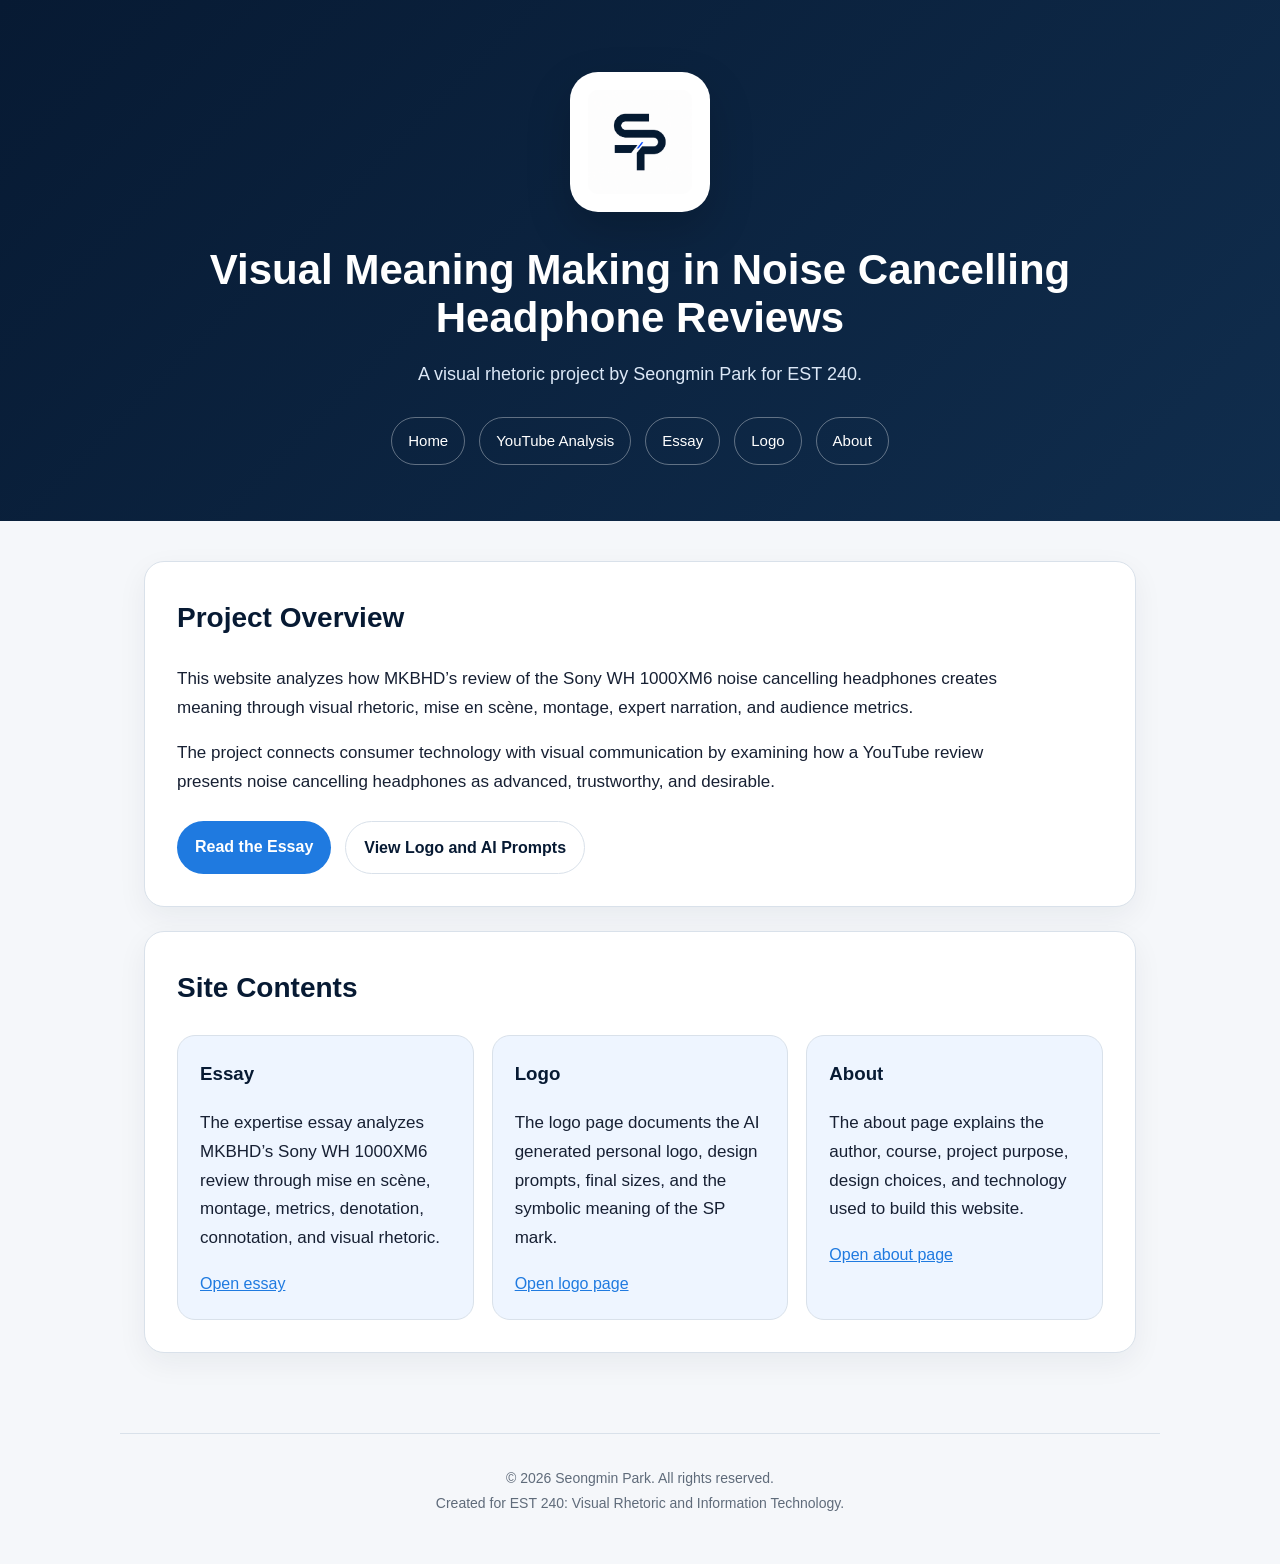
==== index.html @ 65718237 "Update index.html" ====
<!DOCTYPE html>
<html lang="en">
<head>
  <meta charset="UTF-8">
  <meta name="viewport" content="width=device-width, initial-scale=1.0">
  <title>Seongmin Park | EST 240</title>
  <link rel="stylesheet" href="style.css">
</head>
<body>
  <header class="home-hero">
    <div class="hero-content">
      <img src="logo-final.png" alt="Seongmin Park SP logo" class="hero-logo">

      <h1>Visual Meaning Making in Noise Cancelling Headphone Reviews</h1>
      <p>
        A visual rhetoric project by Seongmin Park for EST 240.
      </p>

          <nav>
      <a href="index.html">Home</a>
      <a href="youtube-analysis.html">YouTube Analysis</a>
      <a href="essay.html">Essay</a>
      <a href="logo.html">Logo</a>
      <a href="about.html">About</a>
    </nav>
    </div>
  </header>

  <main>
    <section>
      <h2>Project Overview</h2>
      <p>
        This website analyzes how MKBHD’s review of the Sony WH 1000XM6 noise cancelling headphones
        creates meaning through visual rhetoric, mise en scène, montage, expert narration, and audience metrics.
      </p>
      <p>
        The project connects consumer technology with visual communication by examining how a YouTube review
        presents noise cancelling headphones as advanced, trustworthy, and desirable.
      </p>

      <div class="button-row">
        <a class="button" href="essay.html">Read the Essay</a>
        <a class="button secondary" href="logo.html">View Logo and AI Prompts</a>
      </div>
    </section>

    <section>
      <h2>Site Contents</h2>

      <div class="card-grid">
        <div class="card">
          <h3>Essay</h3>
          <p>
            The expertise essay analyzes MKBHD’s Sony WH 1000XM6 review through mise en scène,
            montage, metrics, denotation, connotation, and visual rhetoric.
          </p>
          <a href="essay.html">Open essay</a>
        </div>

        <div class="card">
          <h3>Logo</h3>
          <p>
            The logo page documents the AI generated personal logo, design prompts, final sizes,
            and the symbolic meaning of the SP mark.
          </p>
          <a href="logo.html">Open logo page</a>
        </div>

        <div class="card">
          <h3>About</h3>
          <p>
            The about page explains the author, course, project purpose, design choices, and technology used
            to build this website.
          </p>
          <a href="about.html">Open about page</a>
        </div>
      </div>
    </section>
  </main>

 <footer>
  <p>&copy; 2026 Seongmin Park. All rights reserved.</p>
  <p>Created for EST 240: Visual Rhetoric and Information Technology.</p>
</footer>
</body>
</html>
---- style.css ----
:root {
  --navy: #071a33;
  --blue: #1f7ae0;
  --light-blue: #eef5ff;
  --light-gray: #f5f7fa;
  --text: #172033;
  --muted: #5f6b7a;
  --white: #ffffff;
  --border: #d9e1ea;
}

* {
  box-sizing: border-box;
}

body {
  margin: 0;
  font-family: Arial, Helvetica, sans-serif;
  color: var(--text);
  background: var(--light-gray);
  line-height: 1.7;
}

header {
  background: linear-gradient(135deg, var(--navy), #102d4d);
  color: var(--white);
  padding: 64px 24px 48px;
  text-align: center;
}

header h1 {
  max-width: 900px;
  margin: 0 auto 16px;
  font-size: 42px;
  line-height: 1.15;
}

header p {
  max-width: 720px;
  margin: 0 auto 28px;
  color: #dce8f7;
  font-size: 18px;
}

nav {
  display: flex;
  justify-content: center;
  gap: 14px;
  flex-wrap: wrap;
}

nav a {
  color: var(--white);
  text-decoration: none;
  border: 1px solid rgba(255, 255, 255, 0.35);
  padding: 10px 16px;
  border-radius: 999px;
  font-size: 15px;
}

nav a:hover {
  background: rgba(255, 255, 255, 0.14);
}

main {
  max-width: 1040px;
  margin: 0 auto;
  padding: 40px 24px;
}

section {
  background: var(--white);
  border: 1px solid var(--border);
  border-radius: 20px;
  padding: 32px;
  margin-bottom: 24px;
  box-shadow: 0 10px 30px rgba(7, 26, 51, 0.06);
}

h2 {
  color: var(--navy);
  margin-top: 0;
  font-size: 28px;
}

p {
  font-size: 17px;
}

a {
  color: var(--blue);
}

.button-row {
  display: flex;
  gap: 14px;
  flex-wrap: wrap;
  margin-top: 24px;
}

.button {
  display: inline-block;
  background: var(--blue);
  color: var(--white);
  text-decoration: none;
  padding: 12px 18px;
  border-radius: 999px;
  font-weight: 700;
}

.button.secondary {
  background: var(--white);
  color: var(--navy);
  border: 1px solid var(--border);
}

.card-grid {
  display: grid;
  grid-template-columns: repeat(3, 1fr);
  gap: 18px;
}

.card {
  background: var(--light-blue);
  border: 1px solid var(--border);
  border-radius: 18px;
  padding: 22px;
}

.card h3 {
  margin-top: 0;
  color: var(--navy);
}

footer {
  max-width: 1040px;
  margin: 16px auto 0;
  padding: 30px 24px 46px;
  text-align: center;
  color: var(--muted);
  border-top: 1px solid var(--border);
}

footer p {
  margin: 4px 0;
  font-size: 14px;
  line-height: 1.5;
}
}

@media (max-width: 760px) {
  header h1 {
    font-size: 32px;
  }

  .card-grid {
    grid-template-columns: 1fr;
  }

  section {
    padding: 24px;
  }
}
ol {
  margin: 0;
  padding-left: 22px;
}

li {
  margin-bottom: 6px;
}

section > h3 {
  margin-top: 28px;
  color: var(--navy);
}

section p,
section ol {
  max-width: 820px;
}
.metrics-card {
  width: calc(100% + 29px);
  max-width: calc(820px + 29px);
  background: var(--light-blue);
  margin: 22px 0 22px -29px;
  padding: 22px 24px;
  border-left: 5px solid var(--blue);
}

.metrics-card p {
  margin: 8px 0;
}

.metrics-card h3 {
  margin: 0 0 14px 0;
}
.home-hero {
  padding: 72px 24px 56px;
}

.hero-content {
  max-width: 960px;
  margin: 0 auto;
}

.hero-logo {
  width: 140px;
  height: 140px;
  object-fit: contain;
  background: var(--white);
  border-radius: 28px;
  padding: 18px;
  margin-bottom: 26px;
  box-shadow: 0 18px 45px rgba(0, 0, 0, 0.18);
}
sup {
  font-size: 0.75em;
  vertical-align: super;
  line-height: 0;
}

sup a {
  text-decoration: none;
  color: var(--blue);
  font-weight: 700;
}

sup a:hover {
  text-decoration: underline;
}
sup {
  font-size: 0.75em;
  vertical-align: super;
  line-height: 0;
}

sup a {
  text-decoration: none;
  color: var(--blue);
  font-weight: 700;
}

sup a:hover {
  text-decoration: underline;
}

.notes-list {
  max-width: 820px;
}

.notes-list li {
  margin-bottom: 14px;
}

.notes-list a {
  margin-left: 6px;
}

html {
  scroll-behavior: smooth;
}
.page-navigation {
  background: transparent;
  border: none;
  box-shadow: none;
  text-align: center;
  padding-top: 12px;
  padding-bottom: 18px;
}

.page-navigation h2 {
  margin-bottom: 8px;
}

.page-navigation p {
  margin: 0 auto 18px;
  color: var(--muted);
}

.page-navigation .button-row {
  justify-content: center;
}
sup {
  font-size: 0.75em;
  vertical-align: super;
  line-height: 0;
}

sup a {
  text-decoration: none;
  color: var(--blue);
  font-weight: 700;
}

sup a:hover {
  text-decoration: underline;
}

.notes-list {
  max-width: 820px;
}

.notes-list li {
  margin-bottom: 14px;
}

.notes-list a {
  margin-left: 6px;
}

html {
  scroll-behavior: smooth;
}
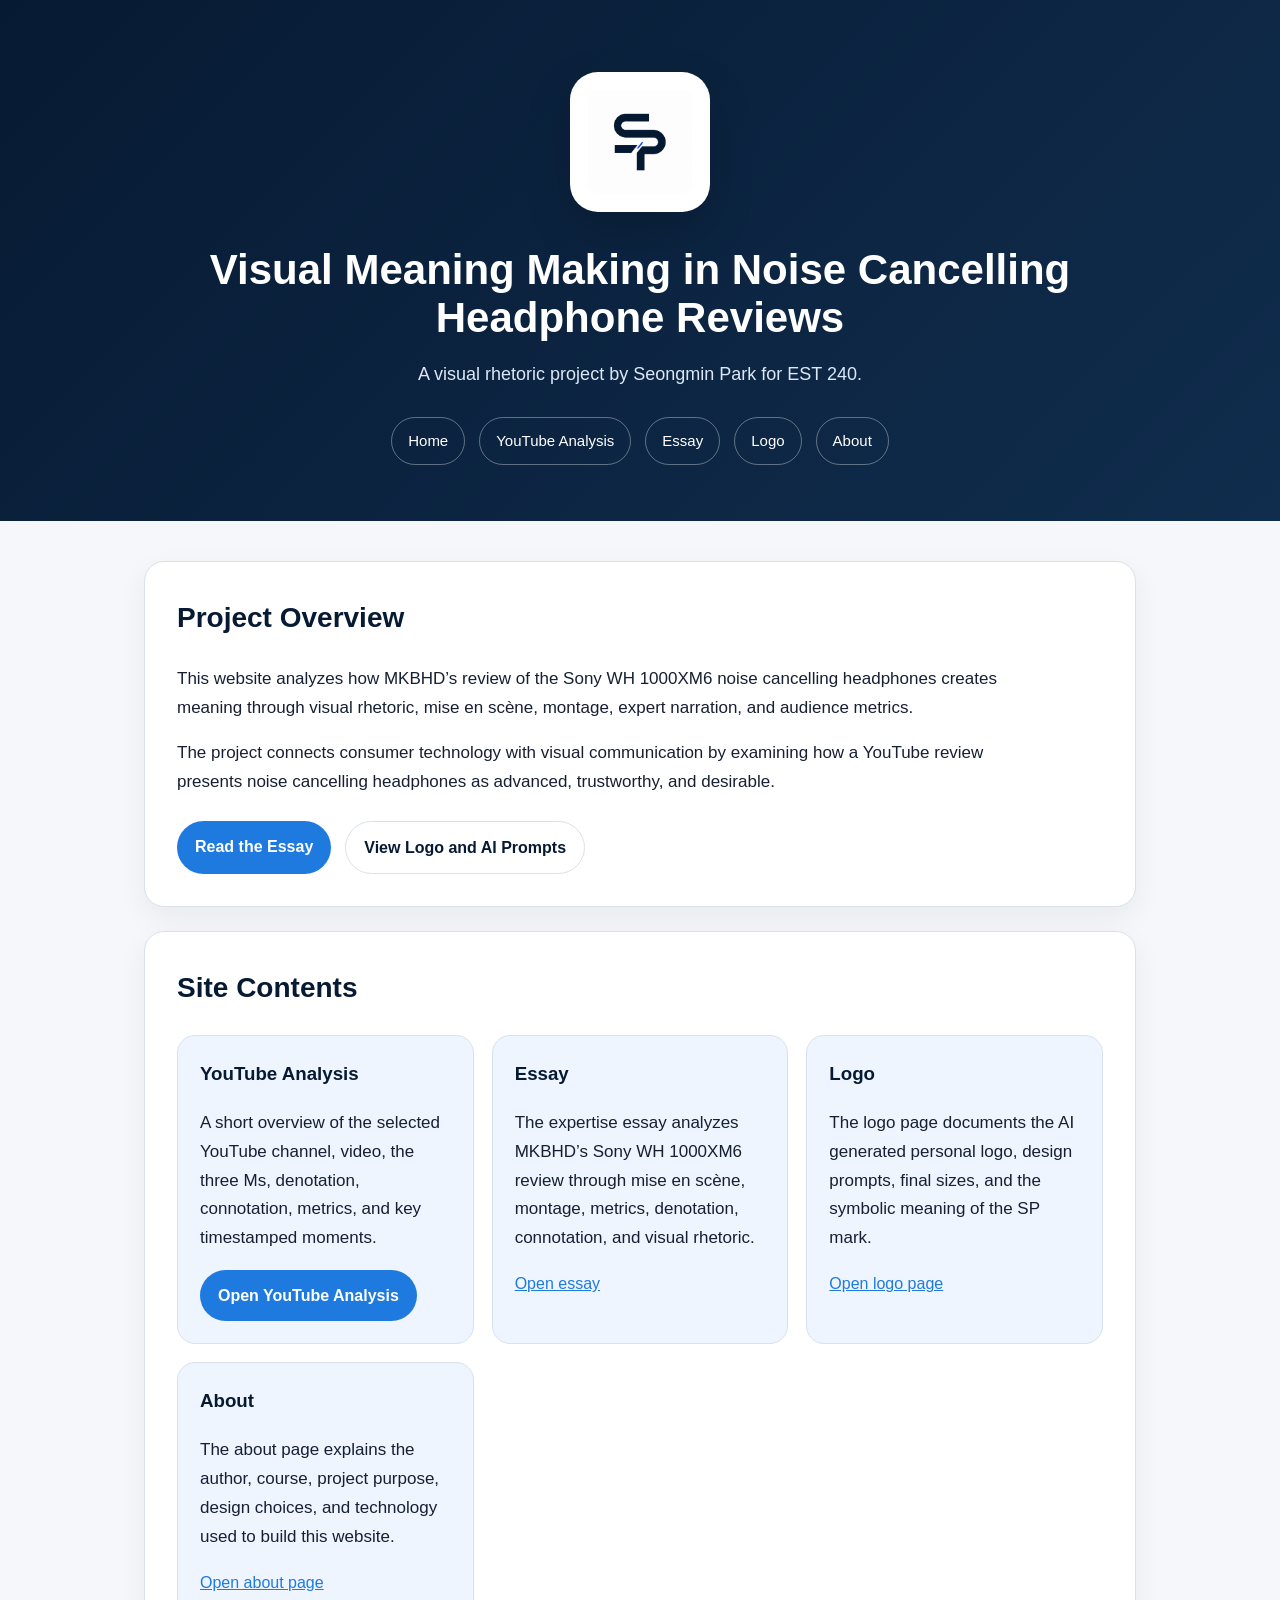
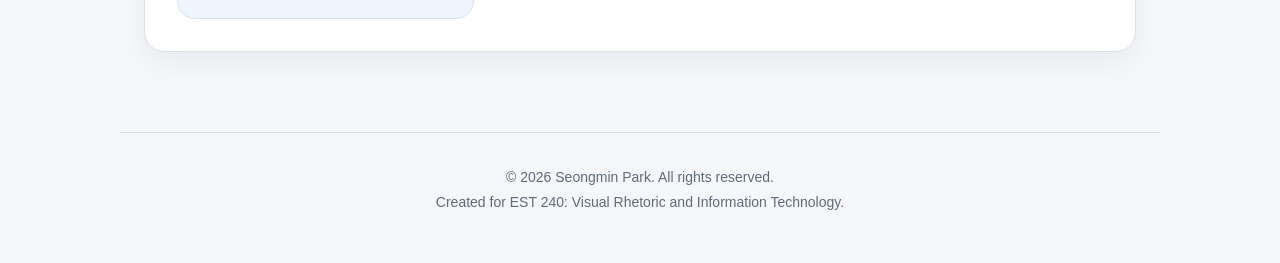
==== commit 84ac0c45: "Update index.html" ====
--- a/index.html
+++ b/index.html
@@ -48,6 +48,14 @@
       <h2>Site Contents</h2>
 
       <div class="card-grid">
+                <div class="card">
+          <h3>YouTube Analysis</h3>
+          <p>
+            A short overview of the selected YouTube channel, video, the three Ms, denotation, connotation,
+            metrics, and key timestamped moments.
+          </p>
+          <a class="button" href="youtube-analysis.html">Open YouTube Analysis</a>
+        </div>
         <div class="card">
           <h3>Essay</h3>
           <p>
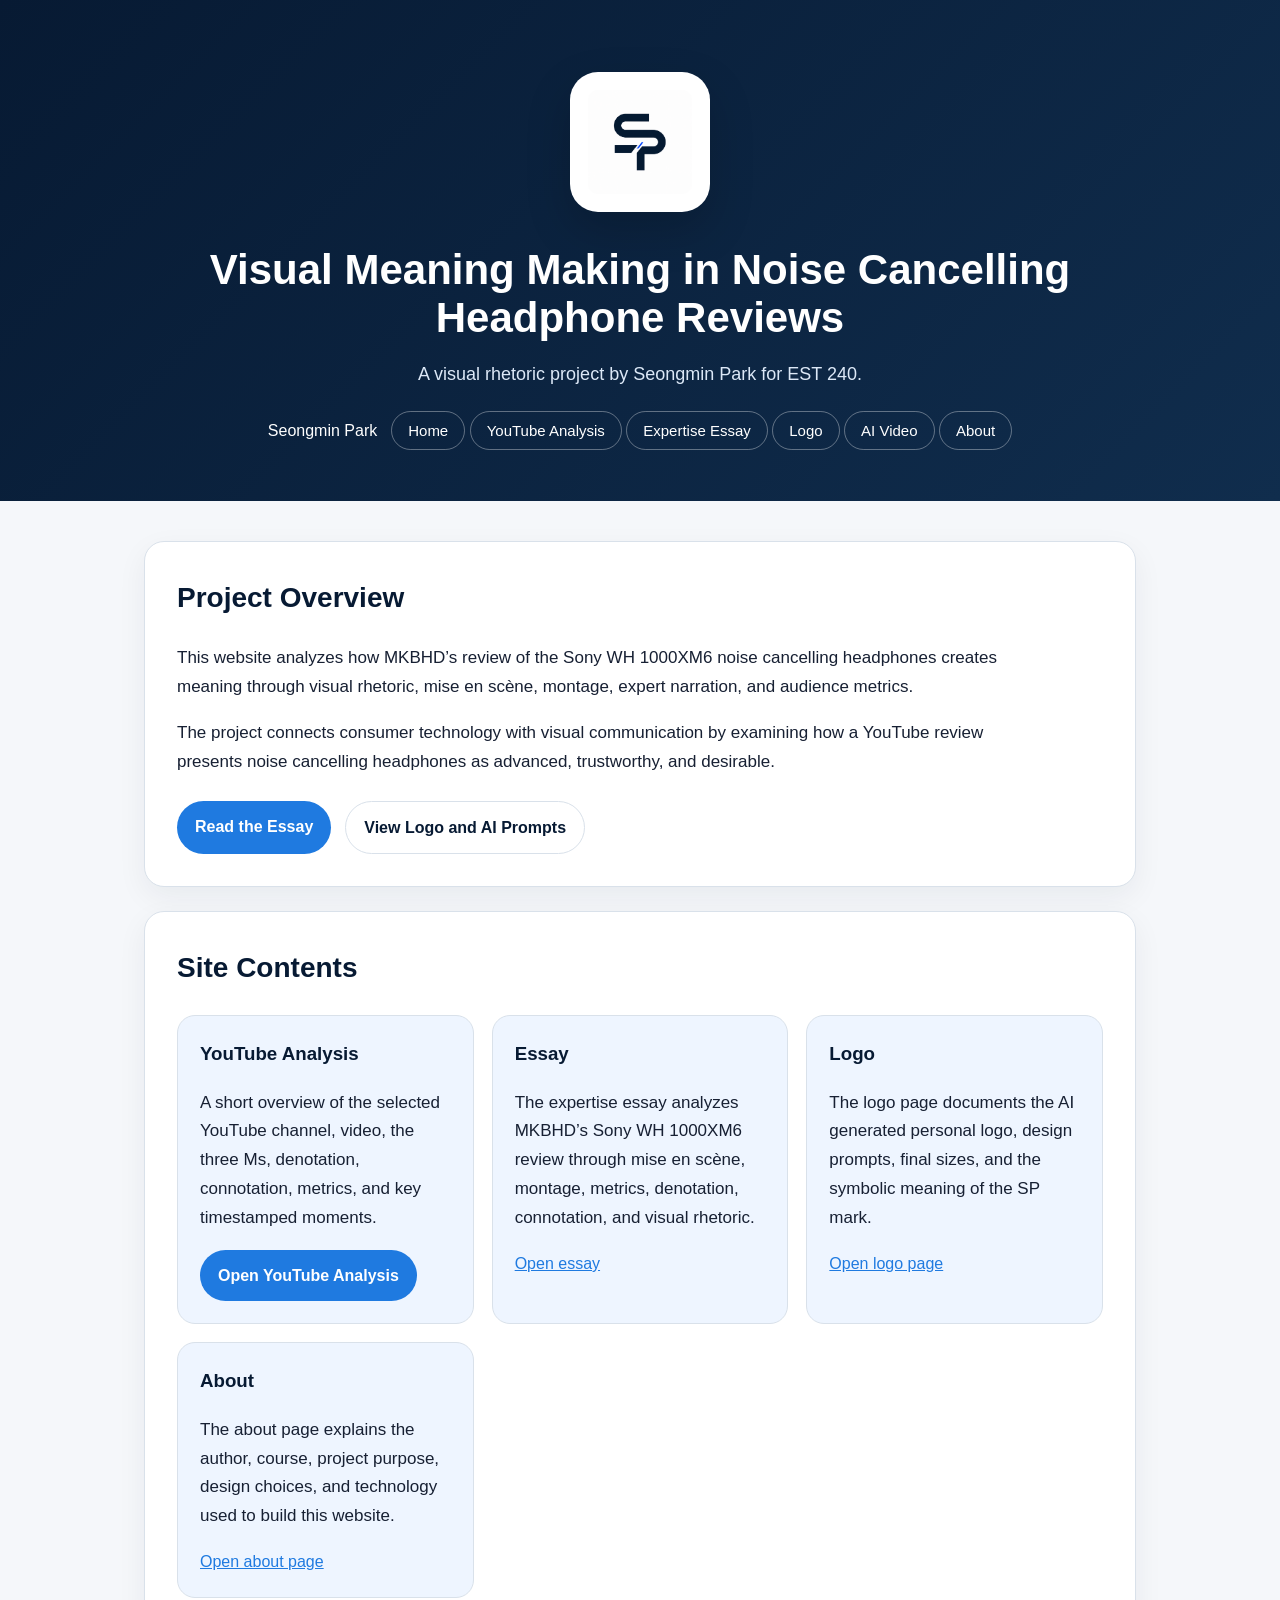
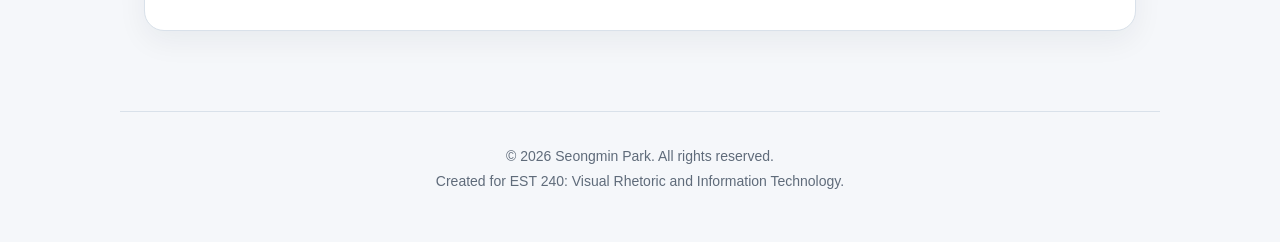
==== commit 1e60e9fd: "Update index.html" ====
--- a/index.html
+++ b/index.html
@@ -16,13 +16,18 @@
         A visual rhetoric project by Seongmin Park for EST 240.
       </p>
 
-          <nav>
-      <a href="index.html">Home</a>
-      <a href="youtube-analysis.html">YouTube Analysis</a>
-      <a href="essay.html">Essay</a>
-      <a href="logo.html">Logo</a>
-      <a href="about.html">About</a>
-    </nav>
+         <nav>
+  <div class="site-name">Seongmin Park</div>
+
+  <div class="nav-links">
+    <a href="index.html">Home</a>
+    <a href="youtube-analysis.html">YouTube Analysis</a>
+    <a href="essay.html">Expertise Essay</a>
+    <a href="logo.html">Logo</a>
+    <a href="ai-video.html">AI Video</a>
+    <a href="about.html">About</a>
+  </div>
+</nav>
     </div>
   </header>
 
@@ -86,9 +91,12 @@
     </section>
   </main>
 
- <footer>
-  <p>&copy; 2026 Seongmin Park. All rights reserved.</p>
-  <p>Created for EST 240: Visual Rhetoric and Information Technology.</p>
-</footer>
+   <footer>
+    <p>&copy; 2026 Seongmin Park. All rights reserved.</p>
+    <p>Created for EST 240: Visual Rhetoric and Information Technology.</p>
+  </footer>
+
+  <script data-goatcounter="https://seongminpark.goatcounter.com/count"
+          async src="https://gc.zgo.at/count.js"></script>
 </body>
 </html>
--- a/style.css
+++ b/style.css
@@ -312,3 +312,101 @@
 html {
   scroll-behavior: smooth;
 }
+.analysis-hero {
+  display: grid;
+  grid-template-columns: 1.7fr 0.8fr;
+  gap: 24px;
+  align-items: center;
+}
+
+.analysis-hero-text p {
+  max-width: 850px;
+}
+
+.analysis-profile {
+  background: #ffffff;
+  border: 1px solid #d9e1ea;
+  border-radius: 22px;
+  padding: 24px;
+  text-align: center;
+  box-shadow: 0 12px 28px rgba(15, 23, 42, 0.08);
+}
+
+.analysis-portrait {
+  width: 160px;
+  height: 160px;
+  object-fit: cover;
+  border-radius: 50%;
+  border: 4px solid #e8eef5;
+  margin-bottom: 14px;
+}
+
+.analysis-profile h3 {
+  margin-bottom: 8px;
+}
+
+.analysis-profile p {
+  margin: 0;
+  color: var(--muted);
+}
+
+.analysis-points {
+  display: grid;
+  grid-template-columns: 1fr 1fr;
+  gap: 18px;
+}
+
+.timestamp-grid {
+  display: grid;
+  grid-template-columns: repeat(2, minmax(0, 1fr));
+  gap: 18px;
+  margin-top: 18px;
+}
+
+.timestamp-card {
+  display: flex;
+  flex-direction: column;
+  gap: 8px;
+  background: #ffffff;
+  border: 1px solid #d9e1ea;
+  border-radius: 18px;
+  padding: 18px;
+  text-decoration: none;
+  color: var(--text);
+  box-shadow: 0 10px 24px rgba(15, 23, 42, 0.07);
+  transition: transform 0.18s ease, box-shadow 0.18s ease;
+}
+
+.timestamp-card:hover {
+  transform: translateY(-3px);
+  box-shadow: 0 16px 32px rgba(15, 23, 42, 0.12);
+}
+
+.timestamp-label {
+  display: inline-block;
+  width: fit-content;
+  background: var(--blue);
+  color: #ffffff;
+  border-radius: 999px;
+  padding: 4px 10px;
+  font-size: 0.85rem;
+  font-weight: 700;
+}
+
+.timestamp-card span:last-child {
+  color: var(--muted);
+}
+
+@media (max-width: 760px) {
+  .analysis-hero {
+    grid-template-columns: 1fr;
+  }
+
+  .analysis-points {
+    grid-template-columns: 1fr;
+  }
+
+  .timestamp-grid {
+    grid-template-columns: 1fr;
+  }
+}
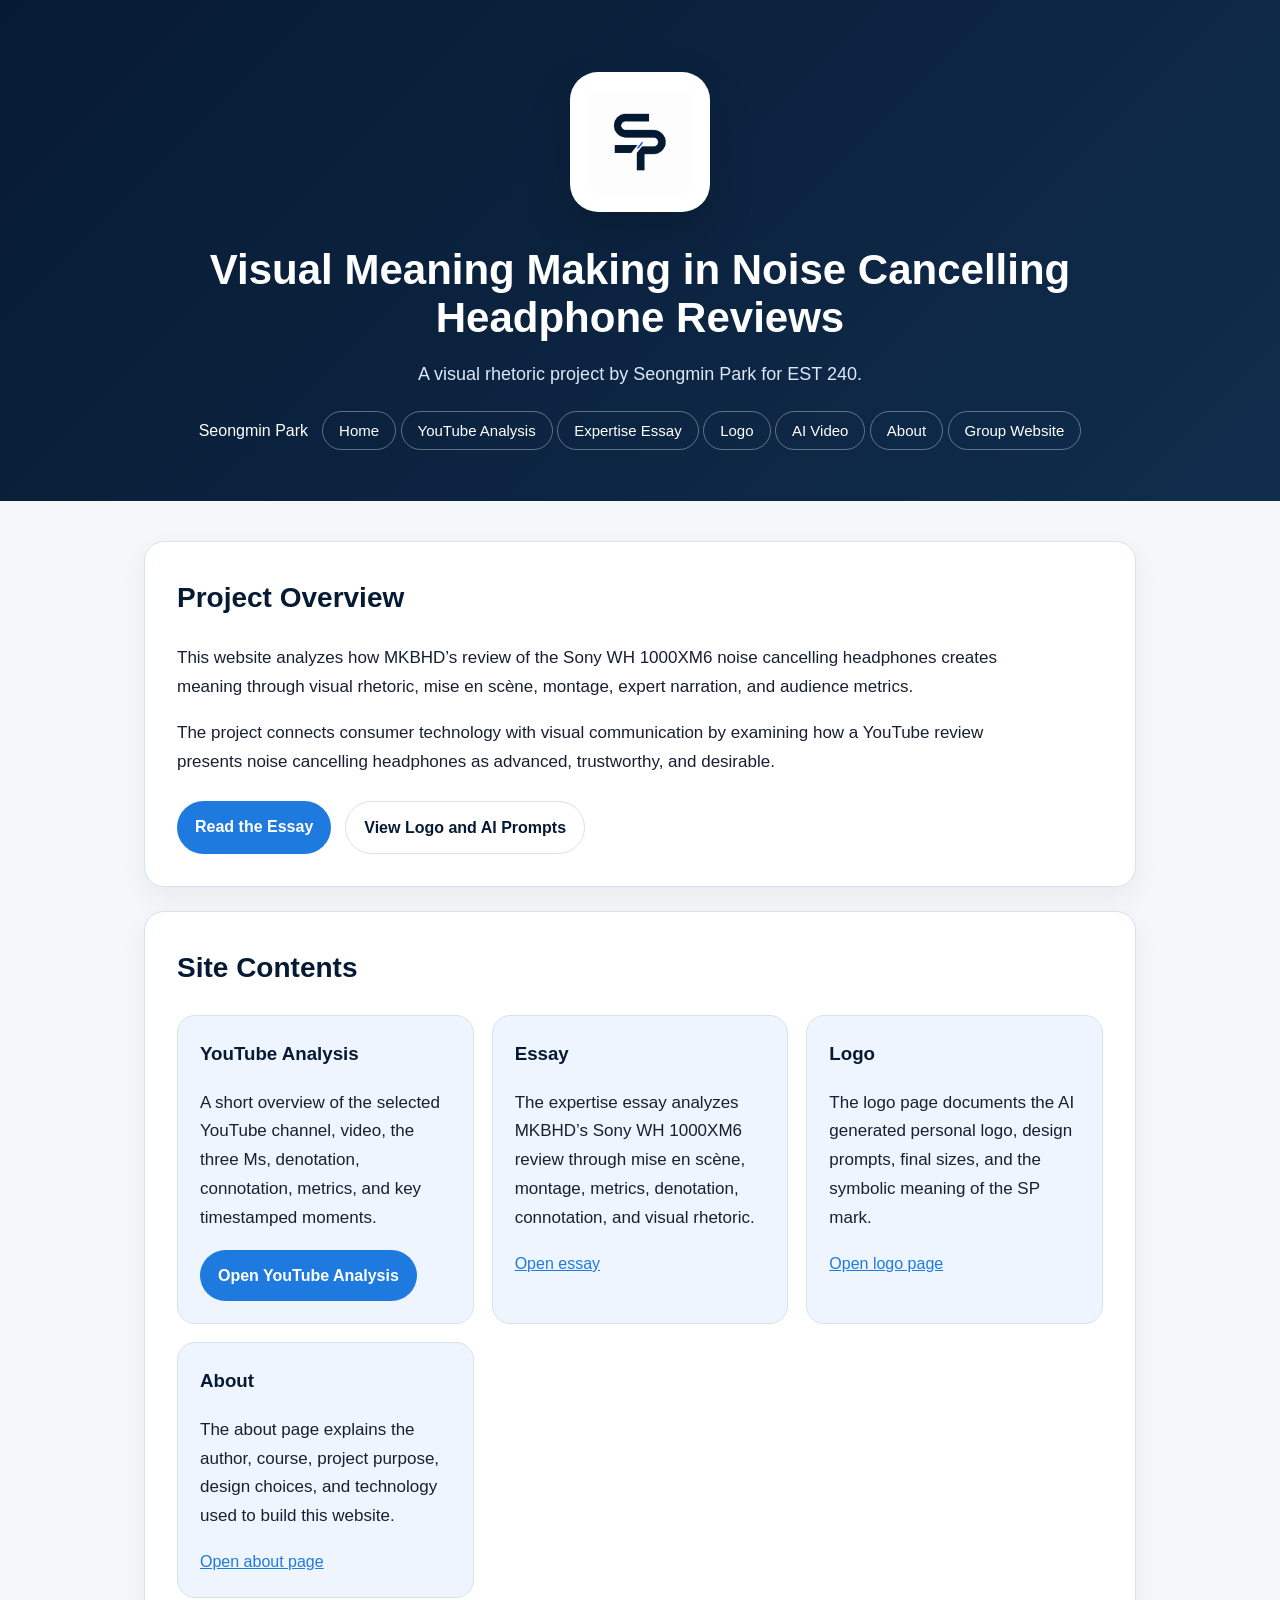
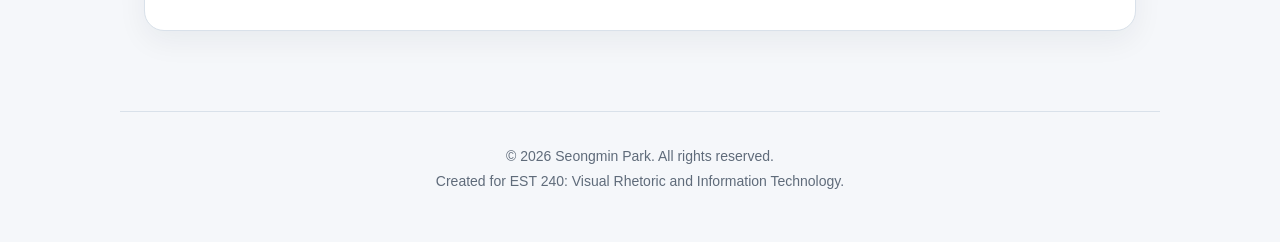
==== commit 6c91871e: "Update index.html" ====
--- a/index.html
+++ b/index.html
@@ -24,8 +24,9 @@
     <a href="youtube-analysis.html">YouTube Analysis</a>
     <a href="essay.html">Expertise Essay</a>
     <a href="logo.html">Logo</a>
-    <a href="ai-video.html">AI Video</a>
-    <a href="about.html">About</a>
+<a href="ai-video.html">AI Video</a>
+<a href="about.html">About</a>
+<a href="https://ericshpark.github.io/index.html" target="_blank" rel="noopener">Group Website</a>
   </div>
 </nav>
     </div>
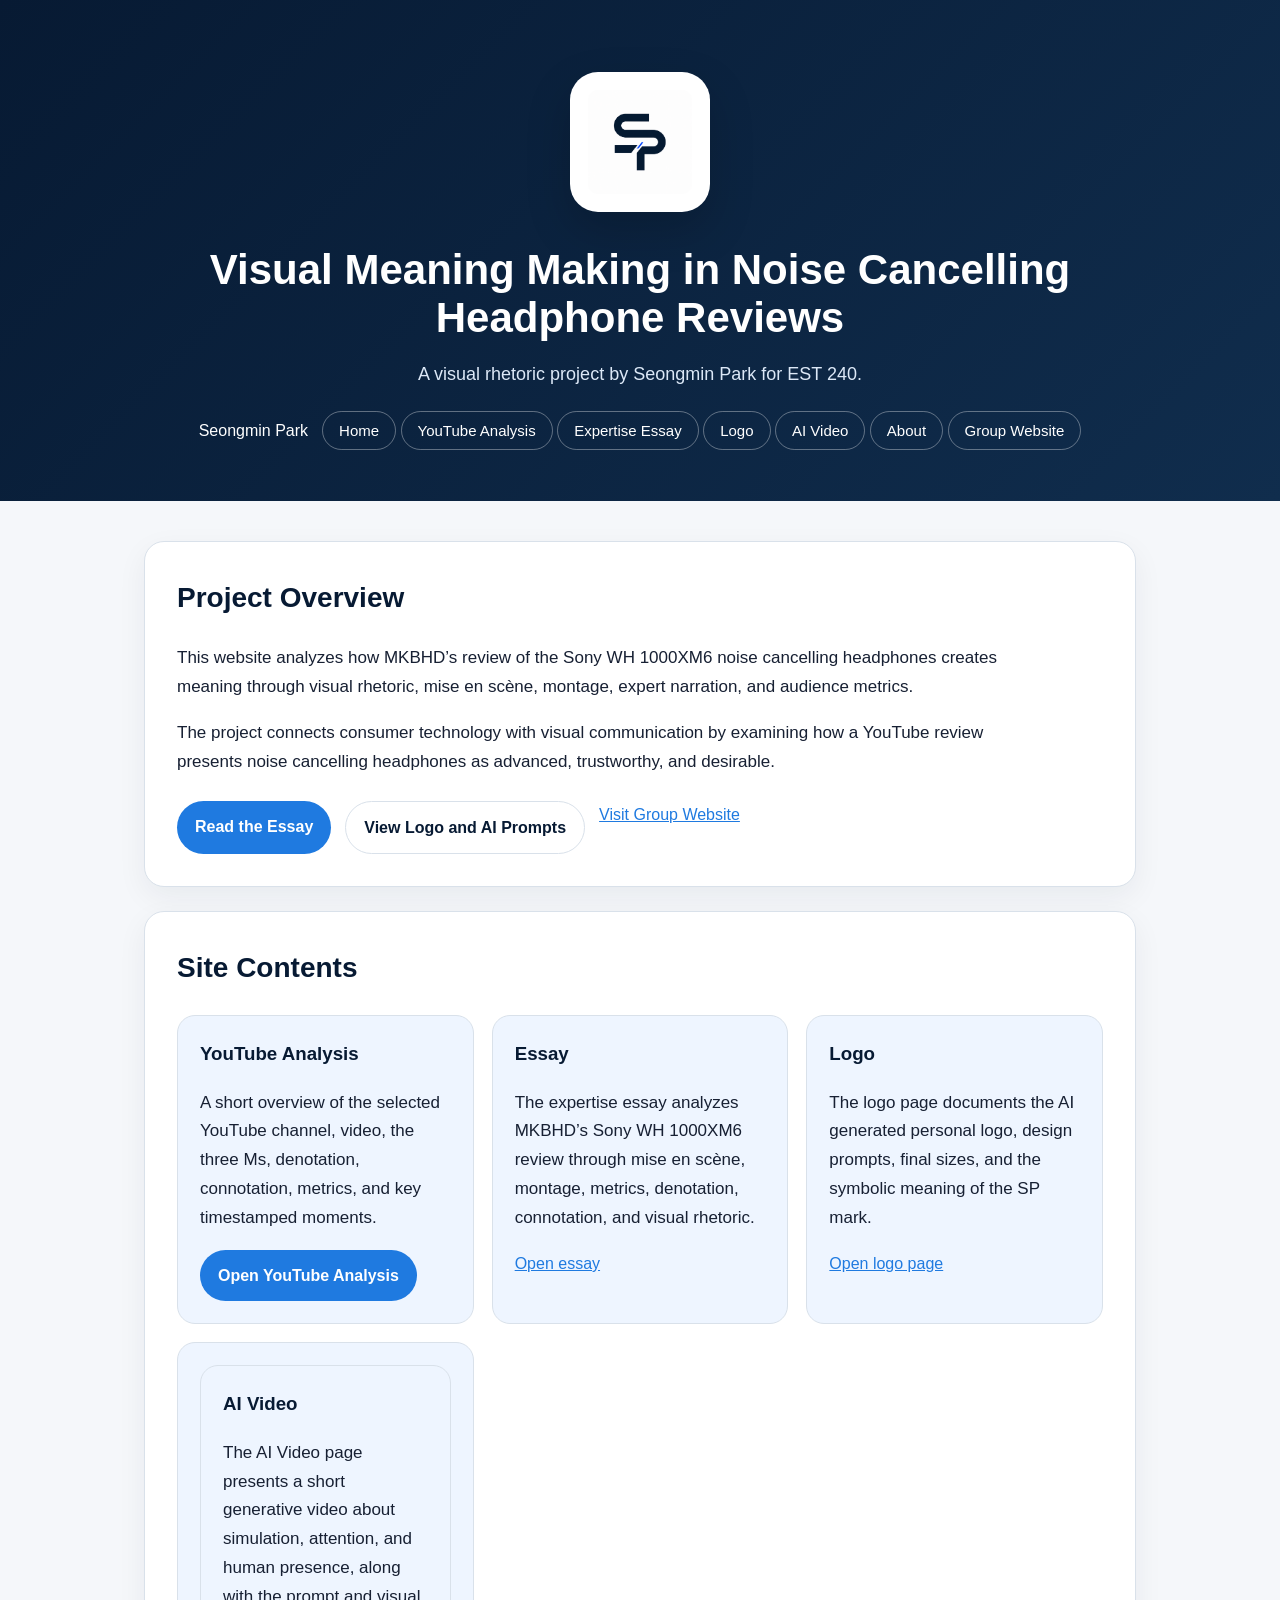
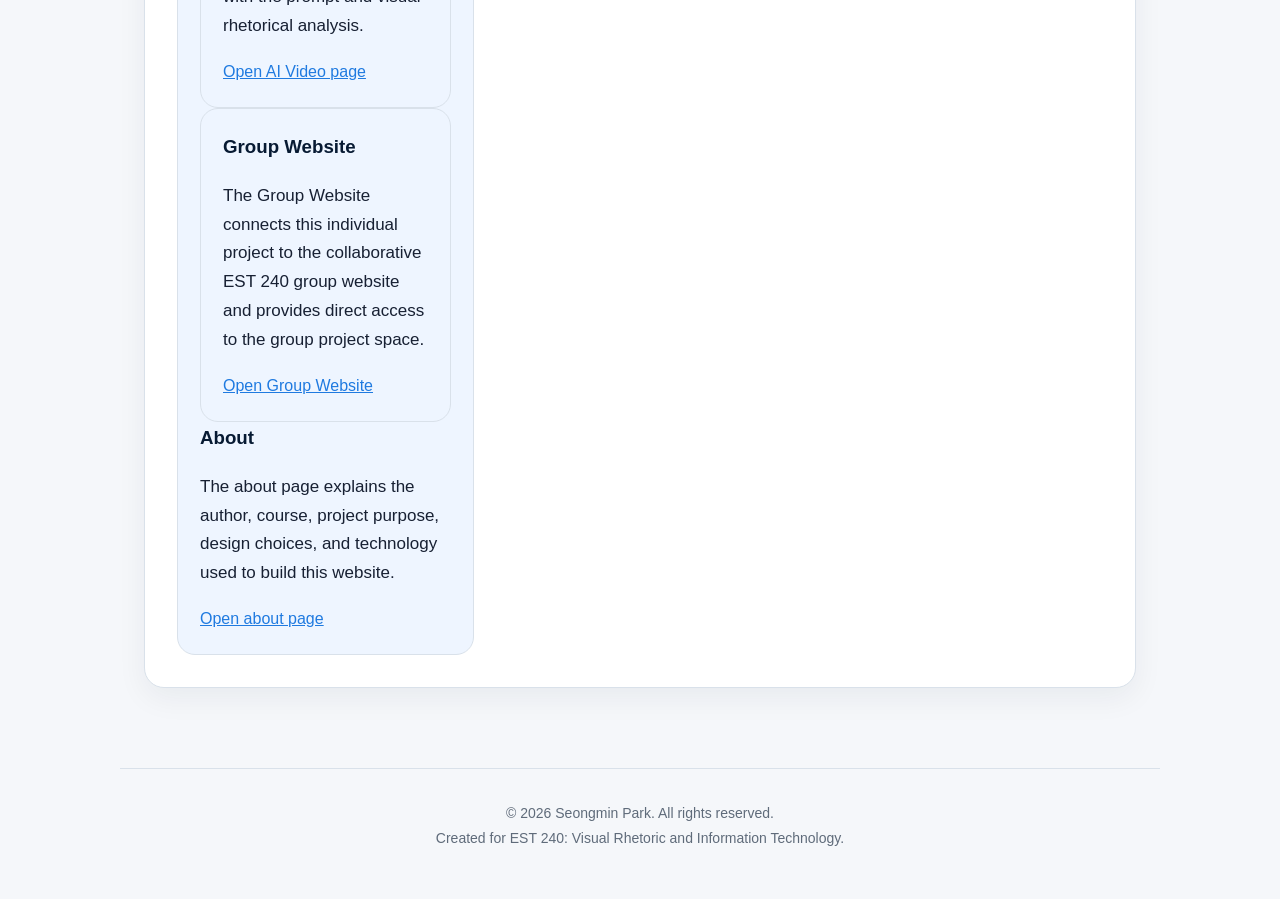
==== commit 1f9845c0: "Update index.html" ====
--- a/index.html
+++ b/index.html
@@ -47,6 +47,7 @@
       <div class="button-row">
         <a class="button" href="essay.html">Read the Essay</a>
         <a class="button secondary" href="logo.html">View Logo and AI Prompts</a>
+        <a class="btn secondary" href="https://ericshpark.github.io/index.html" target="_blank" rel="noopener">Visit Group Website</a>
       </div>
     </section>
 
@@ -81,6 +82,23 @@
         </div>
 
         <div class="card">
+          <div class="card">
+  <h3>AI Video</h3>
+  <p>
+    The AI Video page presents a short generative video about simulation, attention,
+    and human presence, along with the prompt and visual rhetorical analysis.
+  </p>
+  <a href="ai-video.html">Open AI Video page</a>
+</div>
+
+<div class="card">
+  <h3>Group Website</h3>
+  <p>
+    The Group Website connects this individual project to the collaborative EST 240
+    group website and provides direct access to the group project space.
+  </p>
+  <a href="https://ericshpark.github.io/index.html" target="_blank" rel="noopener">Open Group Website</a>
+</div>
           <h3>About</h3>
           <p>
             The about page explains the author, course, project purpose, design choices, and technology used
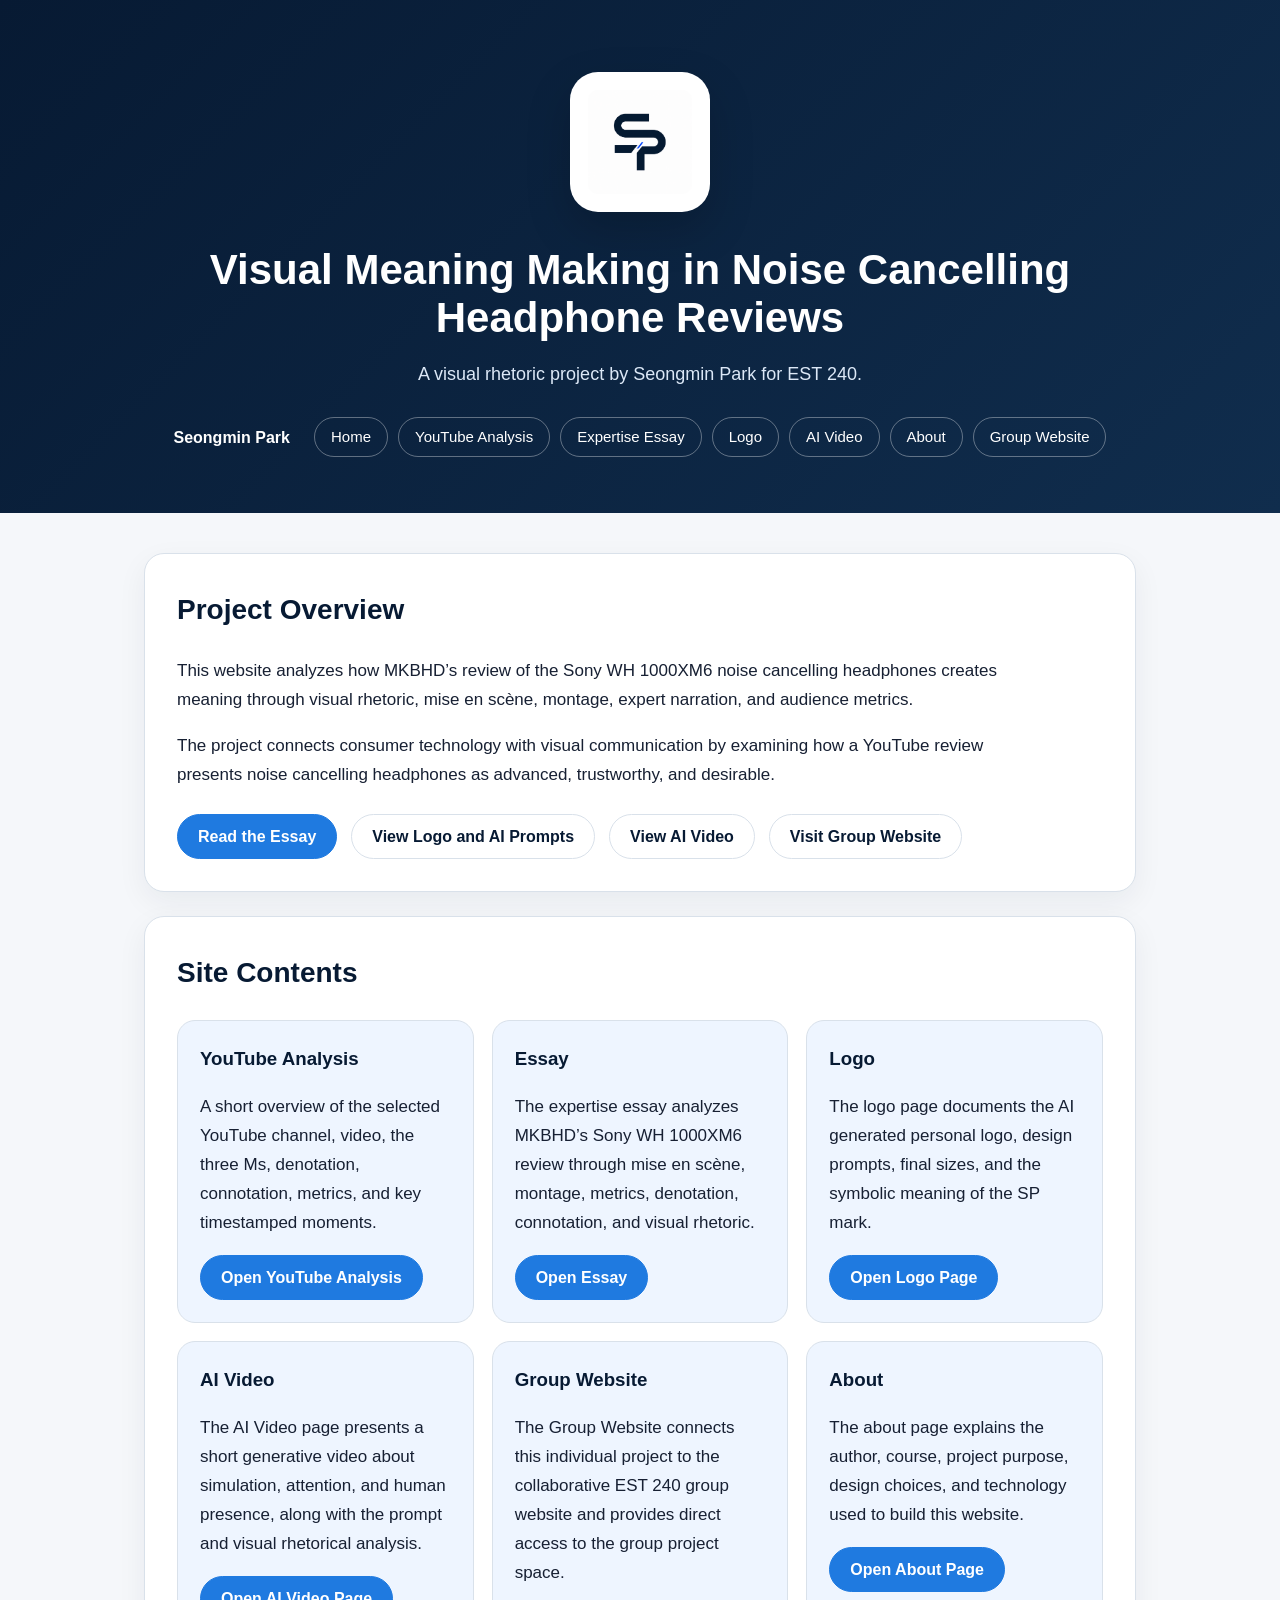
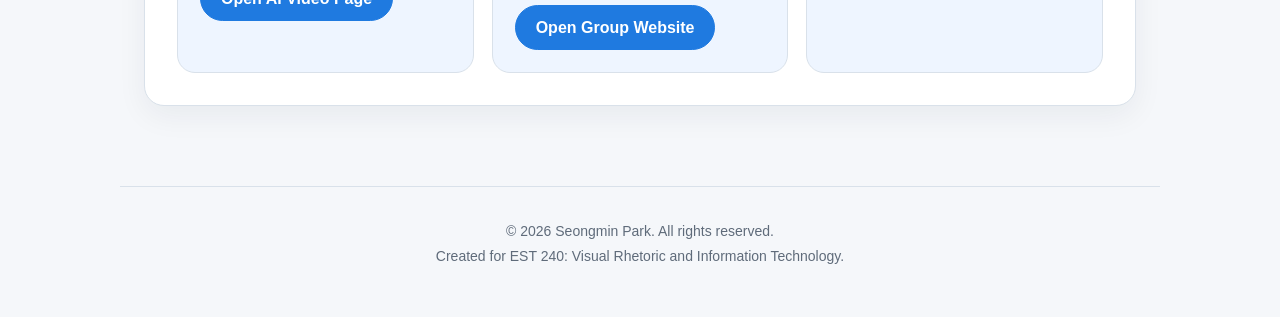
==== commit aa5d5c21: "Update index.html" ====
--- a/index.html
+++ b/index.html
@@ -12,23 +12,21 @@
       <img src="logo-final.png" alt="Seongmin Park SP logo" class="hero-logo">
 
       <h1>Visual Meaning Making in Noise Cancelling Headphone Reviews</h1>
-      <p>
-        A visual rhetoric project by Seongmin Park for EST 240.
-      </p>
+      <p>A visual rhetoric project by Seongmin Park for EST 240.</p>
 
-         <nav>
-  <div class="site-name">Seongmin Park</div>
+      <nav>
+        <div class="site-name">Seongmin Park</div>
 
-  <div class="nav-links">
-    <a href="index.html">Home</a>
-    <a href="youtube-analysis.html">YouTube Analysis</a>
-    <a href="essay.html">Expertise Essay</a>
-    <a href="logo.html">Logo</a>
-<a href="ai-video.html">AI Video</a>
-<a href="about.html">About</a>
-<a href="https://ericshpark.github.io/index.html" target="_blank" rel="noopener">Group Website</a>
-  </div>
-</nav>
+        <div class="nav-links">
+          <a href="index.html">Home</a>
+          <a href="youtube-analysis.html">YouTube Analysis</a>
+          <a href="essay.html">Expertise Essay</a>
+          <a href="logo.html">Logo</a>
+          <a href="ai-video.html">AI Video</a>
+          <a href="about.html">About</a>
+          <a href="https://ericshpark.github.io/dyskei/index.html" target="_blank" rel="noopener">Group Website</a>
+        </div>
+      </nav>
     </div>
   </header>
 
@@ -47,7 +45,8 @@
       <div class="button-row">
         <a class="button" href="essay.html">Read the Essay</a>
         <a class="button secondary" href="logo.html">View Logo and AI Prompts</a>
-        <a class="btn secondary" href="https://ericshpark.github.io/index.html" target="_blank" rel="noopener">Visit Group Website</a>
+        <a class="button secondary" href="ai-video.html">View AI Video</a>
+        <a class="button secondary" href="https://ericshpark.github.io/dyskei/index.html" target="_blank" rel="noopener">Visit Group Website</a>
       </div>
     </section>
 
@@ -55,21 +54,22 @@
       <h2>Site Contents</h2>
 
       <div class="card-grid">
-                <div class="card">
+        <div class="card">
           <h3>YouTube Analysis</h3>
           <p>
             A short overview of the selected YouTube channel, video, the three Ms, denotation, connotation,
             metrics, and key timestamped moments.
           </p>
-          <a class="button" href="youtube-analysis.html">Open YouTube Analysis</a>
+          <a href="youtube-analysis.html">Open YouTube Analysis</a>
         </div>
+
         <div class="card">
           <h3>Essay</h3>
           <p>
             The expertise essay analyzes MKBHD’s Sony WH 1000XM6 review through mise en scène,
             montage, metrics, denotation, connotation, and visual rhetoric.
           </p>
-          <a href="essay.html">Open essay</a>
+          <a href="essay.html">Open Essay</a>
         </div>
 
         <div class="card">
@@ -78,39 +78,40 @@
             The logo page documents the AI generated personal logo, design prompts, final sizes,
             and the symbolic meaning of the SP mark.
           </p>
-          <a href="logo.html">Open logo page</a>
+          <a href="logo.html">Open Logo Page</a>
         </div>
 
         <div class="card">
-          <div class="card">
-  <h3>AI Video</h3>
-  <p>
-    The AI Video page presents a short generative video about simulation, attention,
-    and human presence, along with the prompt and visual rhetorical analysis.
-  </p>
-  <a href="ai-video.html">Open AI Video page</a>
-</div>
+          <h3>AI Video</h3>
+          <p>
+            The AI Video page presents a short generative video about simulation, attention,
+            and human presence, along with the prompt and visual rhetorical analysis.
+          </p>
+          <a href="ai-video.html">Open AI Video Page</a>
+        </div>
 
-<div class="card">
-  <h3>Group Website</h3>
-  <p>
-    The Group Website connects this individual project to the collaborative EST 240
-    group website and provides direct access to the group project space.
-  </p>
-  <a href="https://ericshpark.github.io/index.html" target="_blank" rel="noopener">Open Group Website</a>
-</div>
+        <div class="card">
+          <h3>Group Website</h3>
+          <p>
+            The Group Website connects this individual project to the collaborative EST 240
+            group website and provides direct access to the group project space.
+          </p>
+          <a href="https://ericshpark.github.io/dyskei/index.html" target="_blank" rel="noopener">Open Group Website</a>
+        </div>
+
+        <div class="card">
           <h3>About</h3>
           <p>
-            The about page explains the author, course, project purpose, design choices, and technology used
-            to build this website.
+            The about page explains the author, course, project purpose, design choices,
+            and technology used to build this website.
           </p>
-          <a href="about.html">Open about page</a>
+          <a href="about.html">Open About Page</a>
         </div>
       </div>
     </section>
   </main>
 
-   <footer>
+  <footer>
     <p>&copy; 2026 Seongmin Park. All rights reserved.</p>
     <p>Created for EST 240: Visual Rhetoric and Information Technology.</p>
   </footer>
--- a/style.css
+++ b/style.css
@@ -13,6 +13,10 @@
   box-sizing: border-box;
 }
 
+html {
+  scroll-behavior: smooth;
+}
+
 body {
   margin: 0;
   font-family: Arial, Helvetica, sans-serif;
@@ -42,159 +46,6 @@
   font-size: 18px;
 }
 
-nav {
-  display: flex;
-  justify-content: center;
-  gap: 14px;
-  flex-wrap: wrap;
-}
-
-nav a {
-  color: var(--white);
-  text-decoration: none;
-  border: 1px solid rgba(255, 255, 255, 0.35);
-  padding: 10px 16px;
-  border-radius: 999px;
-  font-size: 15px;
-}
-
-nav a:hover {
-  background: rgba(255, 255, 255, 0.14);
-}
-
-main {
-  max-width: 1040px;
-  margin: 0 auto;
-  padding: 40px 24px;
-}
-
-section {
-  background: var(--white);
-  border: 1px solid var(--border);
-  border-radius: 20px;
-  padding: 32px;
-  margin-bottom: 24px;
-  box-shadow: 0 10px 30px rgba(7, 26, 51, 0.06);
-}
-
-h2 {
-  color: var(--navy);
-  margin-top: 0;
-  font-size: 28px;
-}
-
-p {
-  font-size: 17px;
-}
-
-a {
-  color: var(--blue);
-}
-
-.button-row {
-  display: flex;
-  gap: 14px;
-  flex-wrap: wrap;
-  margin-top: 24px;
-}
-
-.button {
-  display: inline-block;
-  background: var(--blue);
-  color: var(--white);
-  text-decoration: none;
-  padding: 12px 18px;
-  border-radius: 999px;
-  font-weight: 700;
-}
-
-.button.secondary {
-  background: var(--white);
-  color: var(--navy);
-  border: 1px solid var(--border);
-}
-
-.card-grid {
-  display: grid;
-  grid-template-columns: repeat(3, 1fr);
-  gap: 18px;
-}
-
-.card {
-  background: var(--light-blue);
-  border: 1px solid var(--border);
-  border-radius: 18px;
-  padding: 22px;
-}
-
-.card h3 {
-  margin-top: 0;
-  color: var(--navy);
-}
-
-footer {
-  max-width: 1040px;
-  margin: 16px auto 0;
-  padding: 30px 24px 46px;
-  text-align: center;
-  color: var(--muted);
-  border-top: 1px solid var(--border);
-}
-
-footer p {
-  margin: 4px 0;
-  font-size: 14px;
-  line-height: 1.5;
-}
-}
-
-@media (max-width: 760px) {
-  header h1 {
-    font-size: 32px;
-  }
-
-  .card-grid {
-    grid-template-columns: 1fr;
-  }
-
-  section {
-    padding: 24px;
-  }
-}
-ol {
-  margin: 0;
-  padding-left: 22px;
-}
-
-li {
-  margin-bottom: 6px;
-}
-
-section > h3 {
-  margin-top: 28px;
-  color: var(--navy);
-}
-
-section p,
-section ol {
-  max-width: 820px;
-}
-.metrics-card {
-  width: calc(100% + 29px);
-  max-width: calc(820px + 29px);
-  background: var(--light-blue);
-  margin: 22px 0 22px -29px;
-  padding: 22px 24px;
-  border-left: 5px solid var(--blue);
-}
-
-.metrics-card p {
-  margin: 8px 0;
-}
-
-.metrics-card h3 {
-  margin: 0 0 14px 0;
-}
 .home-hero {
   padding: 72px 24px 56px;
 }
@@ -214,6 +65,174 @@
   margin-bottom: 26px;
   box-shadow: 0 18px 45px rgba(0, 0, 0, 0.18);
 }
+
+nav {
+  display: flex;
+  justify-content: center;
+  align-items: center;
+  gap: 18px;
+  flex-wrap: wrap;
+  margin-top: 24px;
+}
+
+.site-name {
+  color: var(--white);
+  font-weight: 700;
+  margin-right: 6px;
+}
+
+.nav-links {
+  display: flex;
+  justify-content: center;
+  gap: 10px;
+  flex-wrap: wrap;
+}
+
+.nav-links a {
+  color: var(--white);
+  text-decoration: none;
+  border: 1px solid rgba(255, 255, 255, 0.35);
+  padding: 10px 16px;
+  border-radius: 999px;
+  font-size: 15px;
+  line-height: 1.2;
+}
+
+.nav-links a:hover {
+  background: rgba(255, 255, 255, 0.14);
+}
+
+main {
+  max-width: 1040px;
+  margin: 0 auto;
+  padding: 40px 24px;
+}
+
+section {
+  background: var(--white);
+  border: 1px solid var(--border);
+  border-radius: 20px;
+  padding: 32px;
+  margin-bottom: 24px;
+  box-shadow: 0 10px 30px rgba(7, 26, 51, 0.06);
+}
+
+h2 {
+  color: var(--navy);
+  margin-top: 0;
+  font-size: 28px;
+}
+
+h3 {
+  color: var(--navy);
+}
+
+p {
+  font-size: 17px;
+}
+
+a {
+  color: var(--blue);
+}
+
+section p,
+section ol {
+  max-width: 820px;
+}
+
+ol {
+  margin: 0;
+  padding-left: 22px;
+}
+
+li {
+  margin-bottom: 6px;
+}
+
+.button-row {
+  display: flex;
+  gap: 14px;
+  flex-wrap: wrap;
+  margin-top: 24px;
+  align-items: center;
+}
+
+.button,
+.btn,
+.card a,
+.page-navigation a {
+  display: inline-flex;
+  align-items: center;
+  justify-content: center;
+  width: fit-content;
+  min-height: 44px;
+  background: var(--blue);
+  color: var(--white);
+  text-decoration: none;
+  padding: 12px 20px;
+  border-radius: 999px;
+  font-weight: 700;
+  border: 1px solid var(--blue);
+  line-height: 1.2;
+  transition: transform 0.18s ease, box-shadow 0.18s ease, background 0.18s ease;
+}
+
+.button.secondary,
+.btn.secondary,
+.page-navigation a.secondary {
+  background: var(--white);
+  color: var(--navy);
+  border: 1px solid var(--border);
+}
+
+.button:hover,
+.btn:hover,
+.card a:hover,
+.page-navigation a:hover {
+  transform: translateY(-1px);
+  box-shadow: 0 8px 18px rgba(15, 23, 42, 0.12);
+  text-decoration: none;
+}
+
+.card-grid {
+  display: grid;
+  grid-template-columns: repeat(3, 1fr);
+  gap: 18px;
+}
+
+.card {
+  background: var(--light-blue);
+  border: 1px solid var(--border);
+  border-radius: 18px;
+  padding: 22px;
+}
+
+.card h3 {
+  margin-top: 0;
+  color: var(--navy);
+}
+
+.card p {
+  max-width: none;
+}
+
+.metrics-card {
+  width: calc(100% + 29px);
+  max-width: calc(820px + 29px);
+  background: var(--light-blue);
+  margin: 22px 0 22px -29px;
+  padding: 22px 24px;
+  border-left: 5px solid var(--blue);
+}
+
+.metrics-card p {
+  margin: 8px 0;
+}
+
+.metrics-card h3 {
+  margin: 0 0 14px 0;
+}
+
 sup {
   font-size: 0.75em;
   vertical-align: super;
@@ -229,21 +248,6 @@
 sup a:hover {
   text-decoration: underline;
 }
-sup {
-  font-size: 0.75em;
-  vertical-align: super;
-  line-height: 0;
-}
-
-sup a {
-  text-decoration: none;
-  color: var(--blue);
-  font-weight: 700;
-}
-
-sup a:hover {
-  text-decoration: underline;
-}
 
 .notes-list {
   max-width: 820px;
@@ -257,61 +261,6 @@
   margin-left: 6px;
 }
 
-html {
-  scroll-behavior: smooth;
-}
-.page-navigation {
-  background: transparent;
-  border: none;
-  box-shadow: none;
-  text-align: center;
-  padding-top: 12px;
-  padding-bottom: 18px;
-}
-
-.page-navigation h2 {
-  margin-bottom: 8px;
-}
-
-.page-navigation p {
-  margin: 0 auto 18px;
-  color: var(--muted);
-}
-
-.page-navigation .button-row {
-  justify-content: center;
-}
-sup {
-  font-size: 0.75em;
-  vertical-align: super;
-  line-height: 0;
-}
-
-sup a {
-  text-decoration: none;
-  color: var(--blue);
-  font-weight: 700;
-}
-
-sup a:hover {
-  text-decoration: underline;
-}
-
-.notes-list {
-  max-width: 820px;
-}
-
-.notes-list li {
-  margin-bottom: 14px;
-}
-
-.notes-list a {
-  margin-left: 6px;
-}
-
-html {
-  scroll-behavior: smooth;
-}
 .analysis-hero {
   display: grid;
   grid-template-columns: 1.7fr 0.8fr;
@@ -397,16 +346,133 @@
   color: var(--muted);
 }
 
+.video-card {
+  background: var(--light-blue);
+  border: 1px solid var(--border);
+  border-radius: 22px;
+  padding: 20px;
+}
+
+video {
+  width: 100%;
+  display: block;
+  border-radius: 16px;
+  background: #000000;
+}
+
+.caption {
+  color: var(--muted);
+  font-size: 15px;
+  margin-top: 14px;
+}
+
+.highlight {
+  background: var(--light-blue);
+  border-left: 5px solid var(--blue);
+  padding: 22px;
+  border-radius: 14px;
+  margin-top: 18px;
+}
+
+.prompt-box {
+  background: #0f172a;
+  color: #e5e7eb;
+  border-radius: 18px;
+  padding: 24px;
+  overflow-x: auto;
+  font-size: 15px;
+  line-height: 1.7;
+  white-space: pre-wrap;
+  border: 1px solid #1e293b;
+}
+
+.process-list {
+  display: grid;
+  gap: 16px;
+}
+
+.process-item {
+  display: grid;
+  grid-template-columns: 42px 1fr;
+  gap: 16px;
+  align-items: start;
+  background: var(--light-blue);
+  border-radius: 16px;
+  padding: 18px;
+  border: 1px solid var(--border);
+}
+
+.number {
+  width: 42px;
+  height: 42px;
+  border-radius: 50%;
+  background: var(--blue);
+  color: var(--white);
+  display: flex;
+  align-items: center;
+  justify-content: center;
+  font-weight: 700;
+}
+
+.page-navigation {
+  background: transparent;
+  border: none;
+  box-shadow: none;
+  text-align: center;
+  padding-top: 12px;
+  padding-bottom: 18px;
+}
+
+.page-navigation h2 {
+  margin-bottom: 8px;
+}
+
+.page-navigation p {
+  margin: 0 auto 18px;
+  color: var(--muted);
+}
+
+.page-navigation .button-row {
+  justify-content: center;
+}
+
+footer {
+  max-width: 1040px;
+  margin: 16px auto 0;
+  padding: 30px 24px 46px;
+  text-align: center;
+  color: var(--muted);
+  border-top: 1px solid var(--border);
+}
+
+footer p {
+  margin: 4px 0;
+  font-size: 14px;
+  line-height: 1.5;
+}
+
 @media (max-width: 760px) {
-  .analysis-hero {
-    grid-template-columns: 1fr;
+  header h1 {
+    font-size: 32px;
   }
 
-  .analysis-points {
-    grid-template-columns: 1fr;
-  }
-
+  .card-grid,
+  .analysis-hero,
+  .analysis-points,
   .timestamp-grid {
     grid-template-columns: 1fr;
   }
-}
+
+  section {
+    padding: 24px;
+  }
+
+  nav {
+    gap: 12px;
+  }
+
+  .site-name {
+    width: 100%;
+    margin-right: 0;
+  }
+}
